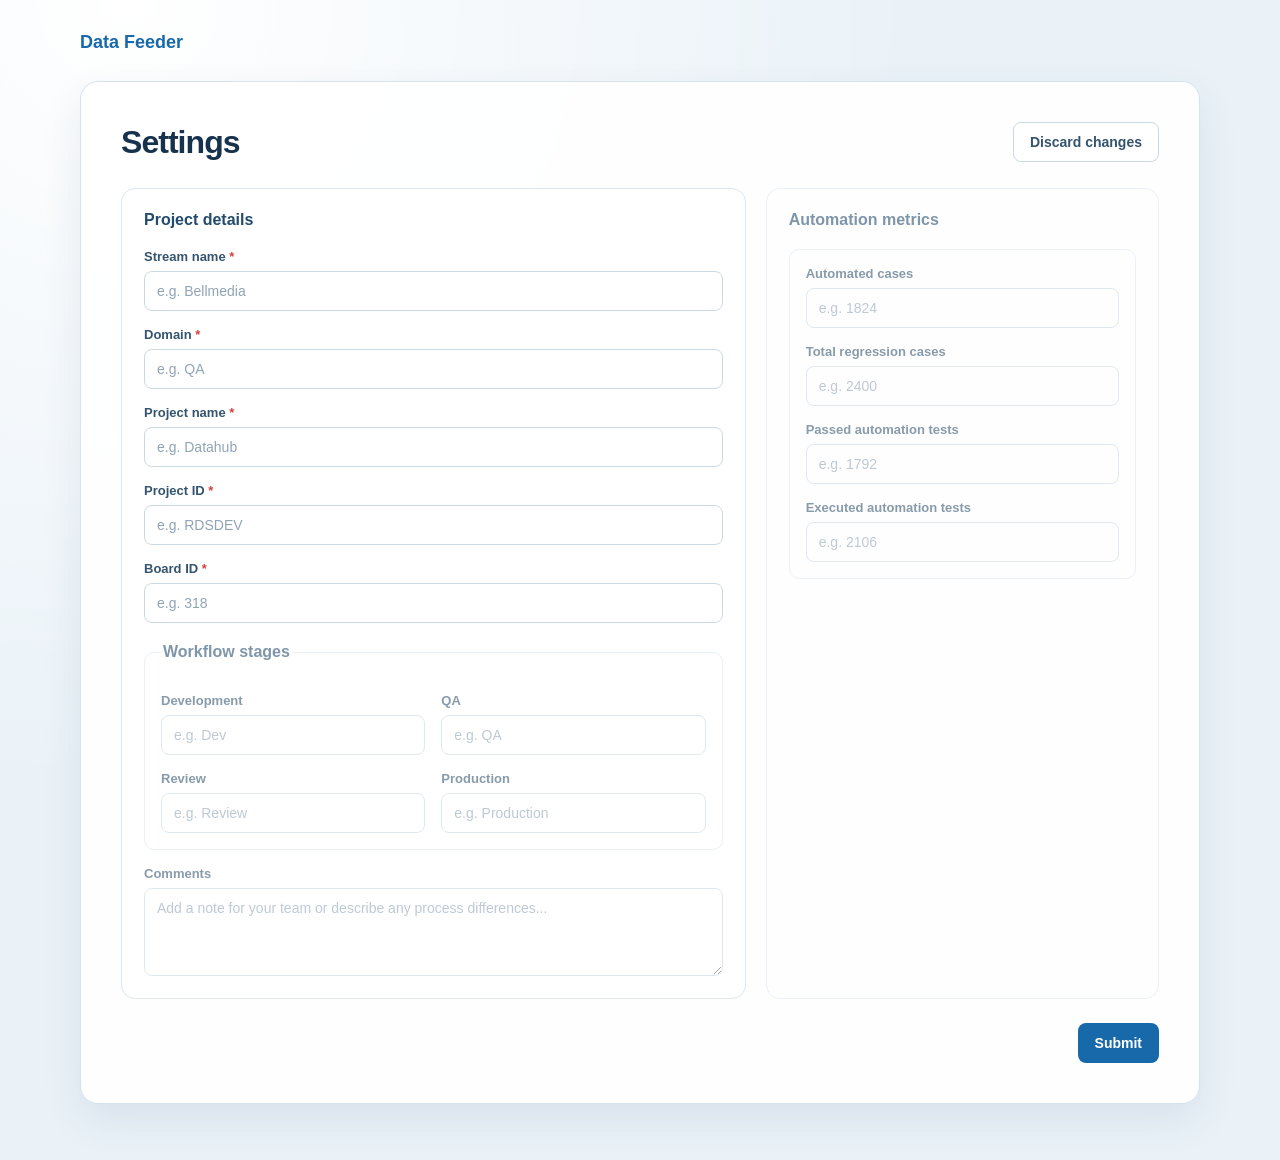
==== src/main/datafeeder/src/main/resources/static/index.html @ 4220f3d0 "datafeeder functionality implemented" ====
<!doctype html>
<html lang="en">
  <head>
    <meta charset="utf-8" />
    <meta name="viewport" content="width=device-width, initial-scale=1" />
    <meta name="theme-color" content="#eaf2f8" />
    <meta name="datafeeder-api-base-url" content="http://localhost:8090" />
    <title>Settings · Data Feeder</title>
    <link rel="stylesheet" href="./style.css?v=20261007" />
    <script src="./app.js?v=20261007-live-server-fix" defer></script>
  </head>
  <body>
    <main class="settings-page">
      <header class="app-header">
        <a class="brand" href="#settings" aria-label="Data Feeder">
          <span>Data Feeder</span>
        </a>
      </header>
      <section class="settings-section" id="settings">
        <div class="section-title">
          <h1>Settings</h1>
          <button class="button button-secondary" type="button">
            Discard changes
          </button>
        </div>

        <form class="settings-grid" id="project-settings-form">
          <div class="panel settings-panel">
            <div class="panel-heading settings-heading">
              <h2>Project details</h2>
            </div>
            <div class="form-fields">
              <label class="field">
                <span>Stream name <span class="required">*</span></span>
                <input
                  type="text"
                  name="stream-name"
                  placeholder="e.g. Bellmedia"
                  required
                />
              </label>
              <label class="field">
                <span>Domain <span class="required">*</span></span>
                <input
                  type="text"
                  name="domain"
                  placeholder="e.g. QA"
                  required
                />
              </label>
              <label class="field">
                <span>Project name <span class="required">*</span></span>
                <input
                  type="text"
                  name="project-name"
                  placeholder="e.g. Datahub"
                  required
                />
              </label>
              <label class="field">
                <span>Project ID <span class="required">*</span></span>
                <input
                  type="text"
                  name="project-id"
                  placeholder="e.g. RDSDEV"
                  required
                />
              </label>
              <label class="field">
                <span>Board ID <span class="required">*</span></span>
                <input
                  type="number"
                  name="board-id"
                  min="1"
                  step="1"
                  placeholder="e.g. 318"
                  required
                />
              </label>
              <fieldset class="workflow-fieldset is-disabled" disabled>
                <legend>Workflow stages</legend>
                <div class="workflow-grid">
                  <label class="field">
                    <span>Development</span>
                    <input
                      type="text"
                      name="development-stage"
                      placeholder="e.g. Dev"
                    />
                  </label>
                  <label class="field">
                    <span>QA</span>
                    <input type="text" name="qa-stage" placeholder="e.g. QA" />
                  </label>
                  <label class="field">
                    <span>Review</span>
                    <input
                      type="text"
                      name="review-stage"
                      placeholder="e.g. Review"
                    />
                  </label>
                  <label class="field">
                    <span>Production</span>
                    <input
                      type="text"
                      name="production-stage"
                      placeholder="e.g. Production"
                    />
                  </label>
                </div>
              </fieldset>
              <label class="field is-disabled">
                <span>Comments</span>
                <textarea
                  name="comments"
                  rows="4"
                  placeholder="Add a note for your team or describe any process differences..."
                  disabled
                ></textarea>
              </label>
            </div>
          </div>

          <div
            class="panel settings-panel automation-settings is-disabled"
            aria-disabled="true"
          >
            <div class="panel-heading settings-heading">
              <h2>Automation metrics</h2>
            </div>
            <fieldset class="metrics-fieldset" disabled>
              <legend class="visually-hidden">Automation metrics</legend>
              <div class="form-fields">
                <label class="field">
                  <span>Automated cases</span>
                  <input
                    type="number"
                    name="automated-cases"
                    min="0"
                    placeholder="e.g. 1824"
                  />
                </label>
                <label class="field">
                  <span>Total regression cases</span>
                  <input
                    type="number"
                    name="regression-cases"
                    min="0"
                    placeholder="e.g. 2400"
                  />
                </label>
                <label class="field">
                  <span>Passed automation tests</span>
                  <input
                    type="number"
                    name="passed-tests"
                    min="0"
                    placeholder="e.g. 1792"
                  />
                </label>
                <label class="field">
                  <span>Executed automation tests</span>
                  <input
                    type="number"
                    name="executed-tests"
                    min="0"
                    placeholder="e.g. 2106"
                  />
                </label>
              </div>
            </fieldset>
          </div>
          <div class="settings-actions">
            <p
              class="form-status"
              id="form-status"
              role="status"
              aria-live="polite"
            ></p>
            <button class="button button-primary" type="submit">Submit</button>
          </div>
        </form>
      </section>
    </main>
  </body>
</html>
---- src/main/datafeeder/src/main/resources/static/style.css ----
:root {
  color-scheme: light;
  font-family: Inter, "Segoe UI", Arial, sans-serif;
  color: #17324d;
  background: #eaf2f8;
  font-synthesis: none;
  text-rendering: optimizeLegibility;
}

* {
  box-sizing: border-box;
}

body {
  min-width: 320px;
  min-height: 100vh;
  margin: 0;
  background:
    radial-gradient(ellipse at 10% 0%, #ffffff 0, transparent 48%),
    #eaf2f8;
}

button,
input,
textarea {
  font: inherit;
}

.settings-page {
  width: min(1120px, calc(100% - 40px));
  margin: 0 auto;
  padding: 32px 0 56px;
}

.app-header {
  margin-bottom: 28px;
}

.brand {
  color: #1769aa;
  font-size: 18px;
  font-weight: 750;
  text-decoration: none;
}

.settings-section {
  padding: clamp(22px, 4vw, 40px);
  border: 1px solid #d6e2ec;
  border-radius: 18px;
  background: rgba(255, 255, 255, 0.94);
  box-shadow: 0 16px 40px rgba(31, 67, 99, 0.09);
}

.section-title,
.settings-actions {
  display: flex;
  align-items: center;
  justify-content: space-between;
  gap: 16px;
}

.section-title {
  margin-bottom: 26px;
}

h1,
h2,
p {
  margin-top: 0;
}

h1 {
  margin-bottom: 0;
  font-size: clamp(25px, 3vw, 32px);
  letter-spacing: -0.03em;
}

.settings-grid {
  display: grid;
  grid-template-columns: minmax(0, 1.35fr) minmax(280px, 0.85fr);
  gap: 20px;
}

.panel {
  min-width: 0;
  padding: 22px;
  border: 1px solid #dce7ef;
  border-radius: 14px;
  background: #fff;
}

.panel-heading {
  margin-bottom: 20px;
}

.panel-heading h2,
fieldset legend {
  margin-bottom: 0;
  color: #244b6d;
  font-size: 16px;
  font-weight: 700;
}

.form-fields,
.workflow-grid {
  display: grid;
  gap: 16px;
}

.workflow-grid {
  grid-template-columns: repeat(2, minmax(0, 1fr));
  margin-top: 16px;
}

.field {
  display: grid;
  gap: 7px;
  color: #34546f;
  font-size: 13px;
  font-weight: 600;
}

.required {
  color: #cf4141;
}

.field input,
.field textarea {
  width: 100%;
  min-width: 0;
  padding: 11px 12px;
  border: 1px solid #cbd9e5;
  border-radius: 8px;
  outline: none;
  background: #fff;
  color: #17324d;
  font-size: 14px;
  font-weight: 400;
}

.field input:focus,
.field textarea:focus {
  border-color: #2184c7;
  box-shadow: 0 0 0 3px rgba(33, 132, 199, 0.14);
}

.field input::placeholder,
.field textarea::placeholder {
  color: #91a4b5;
}

fieldset {
  min-width: 0;
  margin: 4px 0 0;
  padding: 16px;
  border: 1px solid #dce7ef;
  border-radius: 10px;
}

.is-disabled {
  opacity: 0.58;
}

.settings-actions {
  grid-column: 1 / -1;
  justify-content: flex-end;
  flex-wrap: wrap;
  padding-top: 4px;
}

.form-status {
  flex: 1;
  margin: 0;
  color: #9a5a19;
  font-size: 13px;
}

.form-status.is-error {
  color: #b42318;
}

.button {
  min-height: 40px;
  padding: 0 16px;
  border: 1px solid transparent;
  border-radius: 8px;
  cursor: pointer;
  font-size: 14px;
  font-weight: 650;
  transition: background-color 150ms ease, border-color 150ms ease;
}

.button-secondary {
  border-color: #cbd9e5;
  background: #fff;
  color: #34546f;
}

.button-secondary:hover {
  background: #f3f8fb;
}

.button-primary {
  background: #1769aa;
  color: #fff;
}

.button-primary:hover {
  background: #10588f;
}

.button:disabled {
  cursor: wait;
  opacity: 0.65;
}

.visually-hidden {
  position: absolute;
  width: 1px;
  height: 1px;
  overflow: hidden;
  clip: rect(0, 0, 0, 0);
  white-space: nowrap;
  clip-path: inset(50%);
}

@media (max-width: 760px) {
  .settings-grid {
    grid-template-columns: 1fr;
  }
}

@media (max-width: 480px) {
  .settings-page {
    width: min(100% - 24px, 560px);
    padding-top: 20px;
  }

  .settings-section {
    padding: 20px 16px;
  }

  .section-title {
    align-items: flex-start;
  }

  .workflow-grid {
    grid-template-columns: 1fr;
  }
}
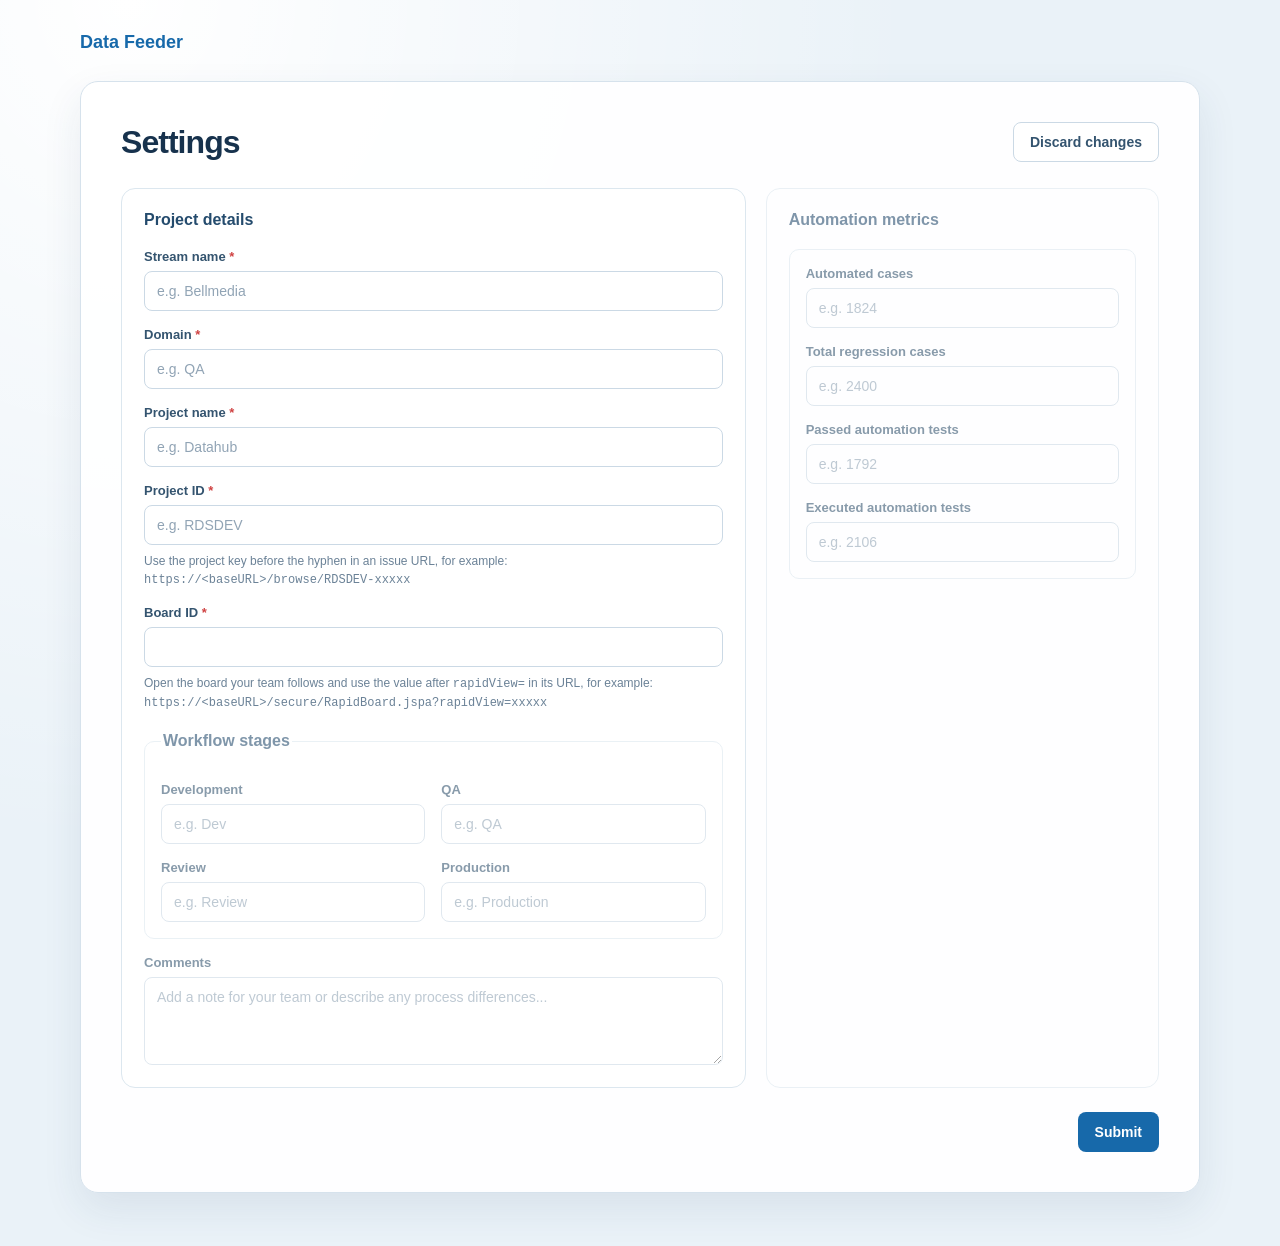
==== commit e0773194: "Dta fetching instruction added" ====
--- a/src/main/datafeeder/src/main/resources/static/index.html
+++ b/src/main/datafeeder/src/main/resources/static/index.html
@@ -6,7 +6,7 @@
     <meta name="theme-color" content="#eaf2f8" />
     <meta name="datafeeder-api-base-url" content="http://localhost:8090" />
     <title>Settings · Data Feeder</title>
-    <link rel="stylesheet" href="./style.css?v=20261007" />
+    <link rel="stylesheet" href="./style.css?v=20261008" />
     <script src="./app.js?v=20261007-live-server-fix" defer></script>
   </head>
   <body>
@@ -63,8 +63,14 @@
                   type="text"
                   name="project-id"
                   placeholder="e.g. RDSDEV"
-                  required
-                />
+                  aria-describedby="project-id-help"
+                  required
+                />
+                <small class="field-help" id="project-id-help">
+                  Use the project key before the hyphen in an issue URL, for
+                  example:
+                  <code>https://&lt;baseURL&gt;/browse/RDSDEV-xxxxx</code>
+                </small>
               </label>
               <label class="field">
                 <span>Board ID <span class="required">*</span></span>
@@ -73,9 +79,16 @@
                   name="board-id"
                   min="1"
                   step="1"
-                  placeholder="e.g. 318"
-                  required
-                />
+                  aria-describedby="board-id-help"
+                  required
+                />
+                <small class="field-help" id="board-id-help">
+                  Open the board your team follows and use the value after
+                  <code>rapidView=</code> in its URL, for example:
+                  <code
+                    >https://&lt;baseURL&gt;/secure/RapidBoard.jspa?rapidView=xxxxx</code
+                  >
+                </small>
               </label>
               <fieldset class="workflow-fieldset is-disabled" disabled>
                 <legend>Workflow stages</legend>
--- a/src/main/datafeeder/src/main/resources/static/style.css
+++ b/src/main/datafeeder/src/main/resources/static/style.css
@@ -118,6 +118,14 @@
   color: #34546f;
   font-size: 13px;
   font-weight: 600;
+}
+
+.field-help {
+  color: #6b8297;
+  font-size: 12px;
+  font-weight: 400;
+  line-height: 1.5;
+  overflow-wrap: anywhere;
 }
 
 .required {
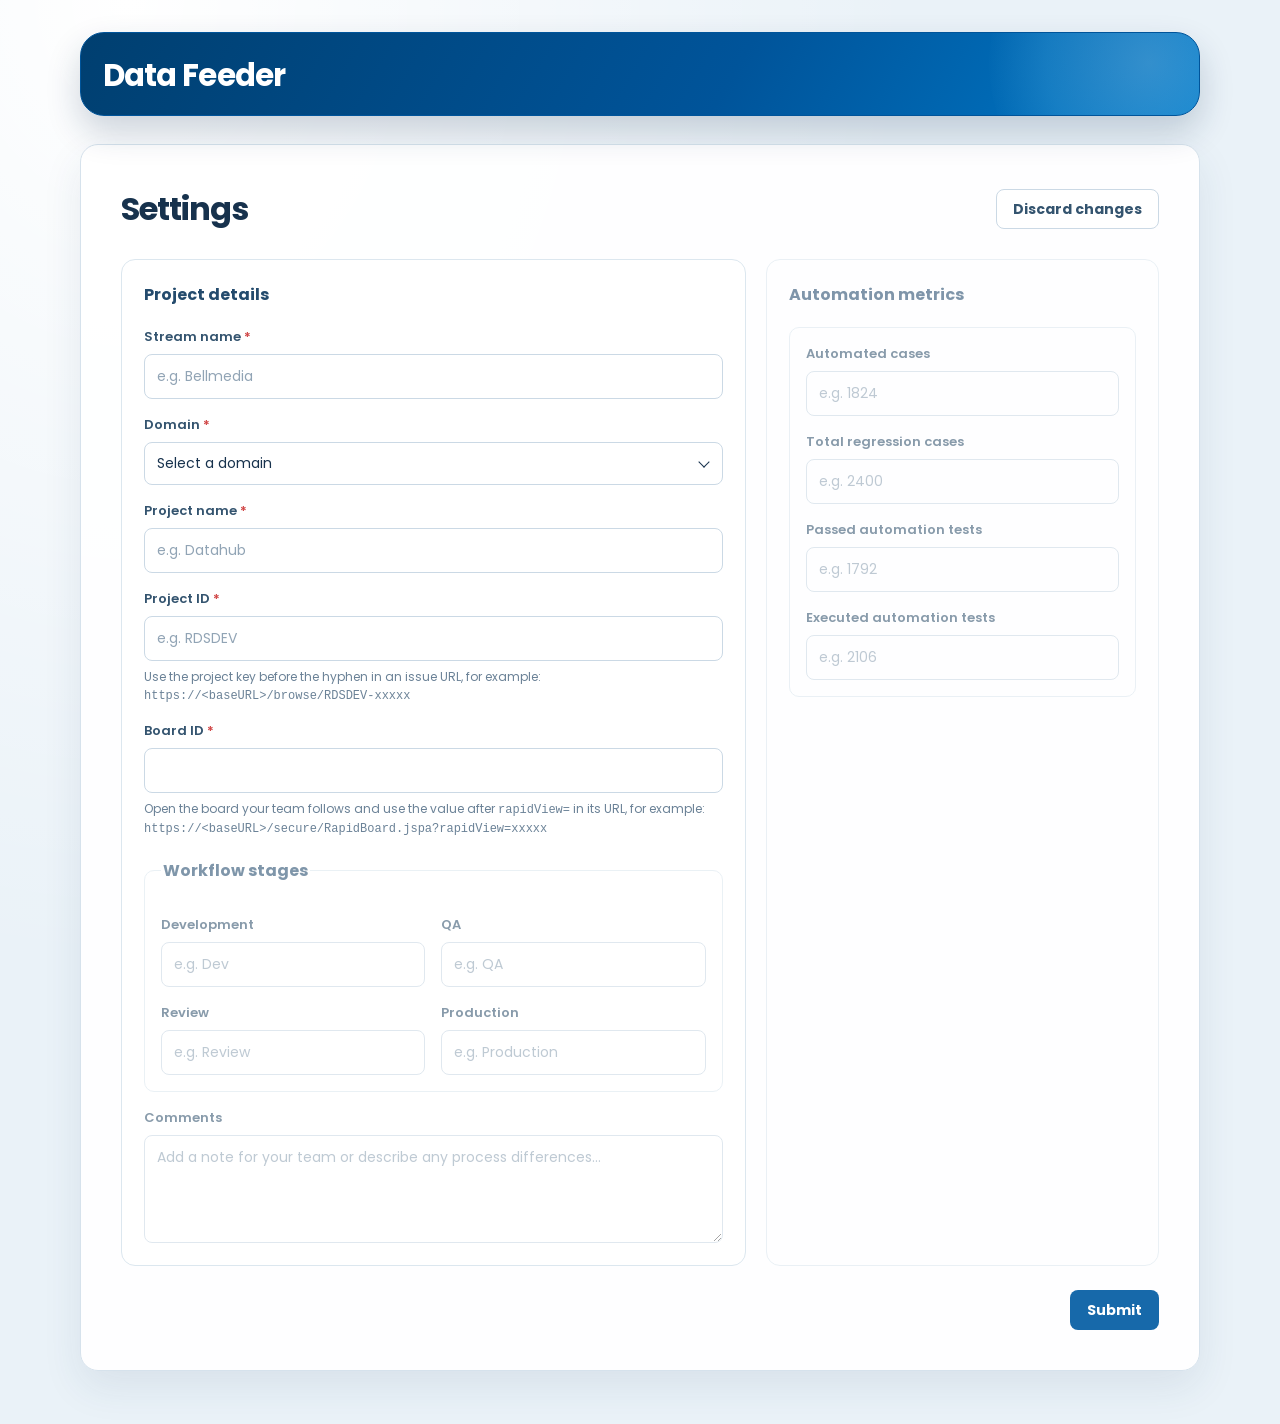
==== commit 26f028bd: "data feeder UI tweeked" ====
--- a/src/main/datafeeder/src/main/resources/static/index.html
+++ b/src/main/datafeeder/src/main/resources/static/index.html
@@ -6,8 +6,12 @@
     <meta name="theme-color" content="#eaf2f8" />
     <meta name="datafeeder-api-base-url" content="http://localhost:8090" />
     <title>Settings · Data Feeder</title>
-    <link rel="stylesheet" href="./style.css?v=20261008" />
-    <script src="./app.js?v=20261007-live-server-fix" defer></script>
+    <link
+      href="https://fonts.googleapis.com/css2?family=Poppins:wght@400;500;600;700;800&display=swap"
+      rel="stylesheet"
+    />
+    <link rel="stylesheet" href="./style.css?v=20261010-compact-domain-options" />
+    <script src="./app.js?v=20261010-domain-dropdown-menu" defer></script>
   </head>
   <body>
     <main class="settings-page">
@@ -39,15 +43,55 @@
                   required
                 />
               </label>
-              <label class="field">
-                <span>Domain <span class="required">*</span></span>
-                <input
-                  type="text"
-                  name="domain"
-                  placeholder="e.g. QA"
-                  required
-                />
-              </label>
+              <div class="field">
+                <span id="domain-field-label"
+                  >Domain <span class="required">*</span></span
+                >
+                <span class="domain-select">
+                  <input type="hidden" name="domain" />
+                  <button
+                    class="domain-select-trigger"
+                    id="domain-select-trigger"
+                    type="button"
+                    aria-labelledby="domain-field-label domain-selected-value"
+                    aria-haspopup="listbox"
+                    aria-expanded="false"
+                    aria-controls="domain-options"
+                  >
+                    <span id="domain-selected-value">Select a domain</span>
+                    <span class="domain-select-arrow" aria-hidden="true"></span>
+                  </button>
+                  <span
+                    class="domain-select-menu"
+                    id="domain-options"
+                    role="listbox"
+                    aria-labelledby="domain-field-label"
+                    hidden
+                  >
+                    <span
+                      class="domain-select-option"
+                      role="option"
+                      tabindex="-1"
+                      data-value="QA"
+                      >QA</span
+                    >
+                    <span
+                      class="domain-select-option"
+                      role="option"
+                      tabindex="-1"
+                      data-value="Development"
+                      >Development</span
+                    >
+                    <span
+                      class="domain-select-option"
+                      role="option"
+                      tabindex="-1"
+                      data-value="DevOps"
+                      >DevOps</span
+                    >
+                  </span>
+                </span>
+              </div>
               <label class="field">
                 <span>Project name <span class="required">*</span></span>
                 <input
--- a/src/main/datafeeder/src/main/resources/static/style.css
+++ b/src/main/datafeeder/src/main/resources/static/style.css
@@ -1,6 +1,6 @@
 :root {
   color-scheme: light;
-  font-family: Inter, "Segoe UI", Arial, sans-serif;
+  font-family: "Poppins", "Segoe UI", Arial, sans-serif;
   color: #17324d;
   background: #eaf2f8;
   font-synthesis: none;
@@ -33,13 +33,40 @@
 }
 
 .app-header {
+  position: relative;
+  overflow: hidden;
   margin-bottom: 28px;
+  padding: 20px 22px 16px;
+  border: 1px solid #00549a;
+  border-radius: 24px;
+  background: linear-gradient(120deg, #003f70 0%, #00549a 58%, #0079c8 100%);
+  box-shadow: 0 16px 34px rgba(16, 47, 79, 0.2);
+}
+
+.app-header::after {
+  position: absolute;
+  top: -130px;
+  right: -110px;
+  width: 320px;
+  height: 320px;
+  border-radius: 50%;
+  background: radial-gradient(
+    circle,
+    rgba(255, 255, 255, 0.2) 0%,
+    rgba(137, 211, 247, 0.16) 45%,
+    transparent 72%
+  );
+  content: "";
+  pointer-events: none;
 }
 
 .brand {
-  color: #1769aa;
-  font-size: 18px;
-  font-weight: 750;
+  position: relative;
+  z-index: 1;
+  color: #ffffff;
+  font-size: clamp(24px, 2.4vw, 32px);
+  font-weight: 700;
+  letter-spacing: -0.03em;
   text-decoration: none;
 }
 
@@ -146,10 +173,98 @@
   font-weight: 400;
 }
 
+.domain-select {
+  position: relative;
+  display: block;
+  width: 100%;
+}
+
+.domain-select-trigger {
+  display: flex;
+  align-items: center;
+  justify-content: space-between;
+  width: 100%;
+  min-height: 43px;
+  padding: 10px 12px;
+  border: 1px solid #cbd9e5;
+  border-radius: 8px;
+  background: #fff;
+  color: #17324d;
+  font-size: 14px;
+  font-weight: 400;
+  text-align: left;
+  cursor: pointer;
+}
+
 .field input:focus,
 .field textarea:focus {
   border-color: #2184c7;
   box-shadow: 0 0 0 3px rgba(33, 132, 199, 0.14);
+}
+
+.domain-select-trigger:focus-visible,
+.domain-select-trigger[aria-invalid="true"] {
+  border-color: #2184c7;
+  outline: none;
+  box-shadow: 0 0 0 3px rgba(33, 132, 199, 0.14);
+}
+
+.domain-select-trigger[aria-invalid="true"] {
+  border-color: #b42318;
+  box-shadow: 0 0 0 3px rgba(180, 35, 24, 0.12);
+}
+
+.domain-select-arrow {
+  width: 8px;
+  height: 8px;
+  margin: -4px 2px 0 12px;
+  border-right: 1.5px solid currentColor;
+  border-bottom: 1.5px solid currentColor;
+  transform: rotate(45deg);
+  transition: transform 150ms ease;
+}
+
+.domain-select-trigger[aria-expanded="true"] .domain-select-arrow {
+  margin-top: 4px;
+  transform: rotate(225deg);
+}
+
+.domain-select-menu {
+  position: absolute;
+  top: calc(100% + 4px);
+  left: 0;
+  z-index: 10;
+  display: grid;
+  width: 100%;
+  padding: 4px;
+  border: 1px solid #cbd9e5;
+  border-radius: 8px;
+  background: #fff;
+  box-shadow: 0 10px 24px rgba(31, 67, 99, 0.16);
+}
+
+.domain-select-menu[hidden] {
+  display: none;
+}
+
+.domain-select-option {
+  padding: 9px 10px;
+  border-radius: 5px;
+  color: #17324d;
+  font-size: 13px;
+  font-weight: 400;
+  cursor: pointer;
+}
+
+.domain-select-option:hover,
+.domain-select-option:focus {
+  outline: none;
+  background: #eaf4fc;
+}
+
+.domain-select-option[aria-selected="true"] {
+  color: #10588f;
+  font-weight: 650;
 }
 
 .field input::placeholder,
